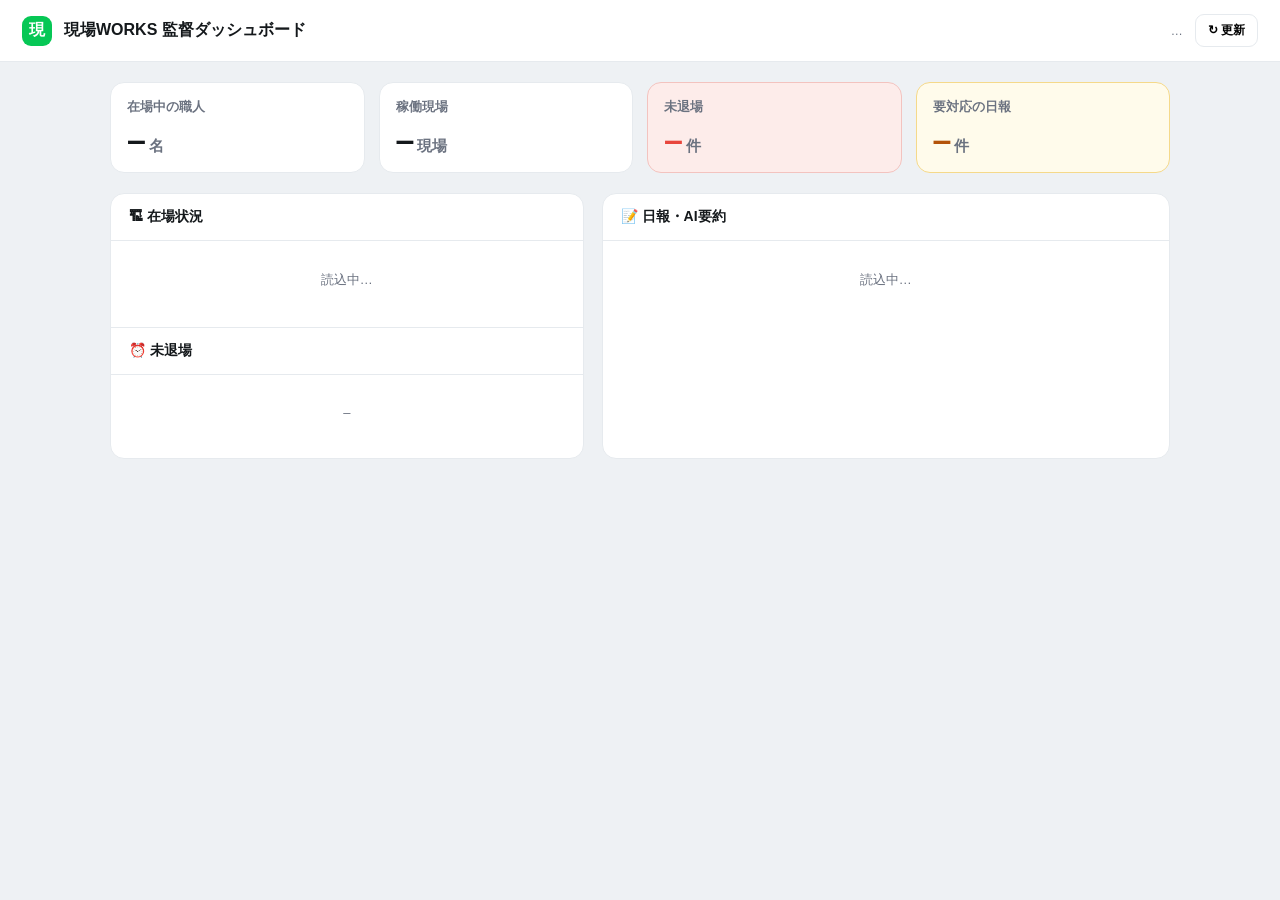
==== dashboard.html @ b87b2f73 "Add supervisor dashboard (real data)" ====
<!DOCTYPE html>
<html lang="ja">
<head>
<meta charset="UTF-8">
<meta name="viewport" content="width=device-width, initial-scale=1.0">
<title>現場WORKS 監督ダッシュボード</title>
<style>
:root{--line:#06c755;--ink:#14181b;--sub:#6b7280;--bg:#eef1f4;--card:#fff;--bd:#e6eaee;--warn:#e8453c;--warnbg:#fdecea;--amber:#b45309;--amberbg:#fff7e6;--ok:#0a8f4f;--okbg:#e7f8ef;--blue:#185fa5}
*{box-sizing:border-box}
body{margin:0;font-family:-apple-system,"Hiragino Kaku Gothic ProN","Yu Gothic UI",Meiryo,sans-serif;background:var(--bg);color:var(--ink)}
.top{background:#fff;border-bottom:1px solid var(--bd);padding:14px 22px;display:flex;align-items:center;gap:12px;position:sticky;top:0;z-index:5}
.lg{width:30px;height:30px;border-radius:9px;background:var(--line);color:#fff;display:flex;align-items:center;justify-content:center;font-weight:800}
.top b{font-size:16px}.top .upd{margin-left:auto;font-size:12px;color:var(--sub)}
.refresh{border:1px solid var(--bd);background:#fff;border-radius:9px;padding:7px 12px;font-size:12px;font-weight:700;cursor:pointer}
.wrap{max-width:1100px;margin:0 auto;padding:20px}
.cards{display:grid;grid-template-columns:repeat(4,1fr);gap:14px;margin-bottom:20px}
.stat{background:#fff;border:1px solid var(--bd);border-radius:14px;padding:16px}
.stat .l{font-size:12.5px;color:var(--sub);font-weight:600}.stat .n{font-size:34px;font-weight:800;margin-top:6px;line-height:1}.stat .n small{font-size:15px;color:var(--sub);font-weight:700;margin-left:3px}
.stat.warn{border-color:#f3c3bf;background:var(--warnbg)}.stat.warn .n{color:var(--warn)}
.stat.amber{border-color:#f5d98a;background:#fffbeb}.stat.amber .n{color:var(--amber)}
.grid{display:grid;grid-template-columns:1fr 1.2fr;gap:18px}
.panel{background:#fff;border:1px solid var(--bd);border-radius:14px;overflow:hidden}
.panel .ph{padding:14px 18px;border-bottom:1px solid var(--bd);font-weight:800;font-size:14px}
.panel .pc{padding:8px 18px 16px}
.sgrp{padding:12px 0;border-bottom:1px solid #f0f2f4}.sgrp:last-child{border:0}
.sn{font-weight:800;font-size:14px;display:flex;align-items:center;gap:8px;margin-bottom:6px}
.dot{width:8px;height:8px;border-radius:50%;display:inline-block}
.wkr{display:flex;align-items:center;gap:10px;padding:7px 0;font-size:13.5px}
.av{width:30px;height:30px;border-radius:50%;background:#dfe6ec;display:flex;align-items:center;justify-content:center;font-size:12px;font-weight:700;color:#5b6770;flex:0 0 auto}
.tm{margin-left:auto;font-variant-numeric:tabular-nums;color:var(--sub);font-size:12.5px;text-align:right}
.rep{padding:13px 0;border-bottom:1px solid #f0f2f4}.rep:last-child{border:0}
.rep .h{display:flex;align-items:center;gap:8px;margin-bottom:6px}.rep .nm{font-weight:800;font-size:13.5px}.rep .si{color:var(--sub);font-size:12px}
.rep .sum{font-size:13px;line-height:1.6;background:#f7f9fb;border:1px solid #eef1f4;border-radius:10px;padding:9px 11px}
.tags{display:flex;gap:6px;flex-wrap:wrap;margin-top:7px}
.tag{font-size:11px;font-weight:700;padding:3px 9px;border-radius:99px;background:#eef1f4;color:#475059}
.tag.warn{background:var(--warnbg);color:var(--warn)}.tag.amber{background:#fff7e6;color:var(--amber)}
.empty{color:var(--sub);font-size:13px;text-align:center;padding:22px}
.mini{border:0;background:#11181c;color:#fff;font-size:11.5px;font-weight:700;padding:6px 11px;border-radius:8px;cursor:pointer}
@media(max-width:820px){.grid{grid-template-columns:1fr}.cards{grid-template-columns:repeat(2,1fr)}}
</style>
</head>
<body>
<div class="top"><div class="lg">現</div><b>現場WORKS 監督ダッシュボード</b><span class="upd" id="upd">…</span><button class="refresh" onclick="load()">↻ 更新</button></div>
<div class="wrap">
  <div class="cards">
    <div class="stat"><div class="l">在場中の職人</div><div class="n"><span id="s-present">–</span><small>名</small></div></div>
    <div class="stat"><div class="l">稼働現場</div><div class="n"><span id="s-sites">–</span><small>現場</small></div></div>
    <div class="stat warn"><div class="l">未退場</div><div class="n"><span id="s-unclosed">–</span><small>件</small></div></div>
    <div class="stat amber"><div class="l">要対応の日報</div><div class="n"><span id="s-risk">–</span><small>件</small></div></div>
  </div>
  <div class="grid">
    <div class="panel"><div class="ph">🏗 在場状況</div><div class="pc" id="bysite"><div class="empty">読込中…</div></div>
      <div class="ph" style="border-top:1px solid var(--bd)">⏰ 未退場</div><div class="pc" id="unclosed"><div class="empty">–</div></div>
    </div>
    <div class="panel"><div class="ph">📝 日報・AI要約</div><div class="pc" id="reports"><div class="empty">読込中…</div></div></div>
  </div>
</div>
<script>
var BASE="https://cdrobplodkxyagzyzvpq.supabase.co/functions/v1";
var ANON="sb_publishable_cEnH7Mug8B7O8JtgSIauMw_MjlVxhW5";
function getKey(){ var k=localStorage.getItem("genba_dash_key"); if(!k){ k=prompt("監督パスコードを入力してください"); if(k) localStorage.setItem("genba_dash_key",k); } return k; }
function av(n){ return (n||"?").trim().charAt(0); }
function fmtT(iso){ if(!iso) return "–"; return new Date(iso).toLocaleTimeString("ja-JP",{hour:"2-digit",minute:"2-digit"}); }
function el(id){ return document.getElementById(id); }
async function load(){
  var key=getKey(); if(!key) return;
  try{
    var r=await fetch(BASE+"/genba-dash",{headers:{"apikey":ANON,"Authorization":"Bearer "+ANON,"x-dash-key":key}});
    if(r.status===401){ localStorage.removeItem("genba_dash_key"); alert("パスコードが違います"); return; }
    var j=await r.json(); if(!j.ok) throw new Error(j.error||"error");
    el("s-present").textContent=j.summary.present; el("s-sites").textContent=j.summary.sites_active;
    el("s-unclosed").textContent=j.summary.unclosed; el("s-risk").textContent=j.summary.risk;
    el("upd").textContent="更新 "+new Date(j.generated_at).toLocaleTimeString("ja-JP");
    // bysite
    var h="";
    if(!j.bysite.length) h='<div class="empty">在場中の職人はいません</div>';
    for(var i=0;i<j.bysite.length;i++){var s=j.bysite[i];
      h+='<div class="sgrp"><div class="sn"><span class="dot" style="background:#06c755"></span>'+s.site+'</div>';
      for(var k=0;k<s.workers.length;k++){var w=s.workers[k];
        h+='<div class="wkr"><span class="av">'+av(w.name)+'</span>'+w.name+'<span style="color:#6b7280;font-size:12px">'+(w.trade||'')+'</span><span class="tm">'+fmtT(w.first_in)+'〜 '+Math.floor(w.elapsed_min/60)+'h'+(w.elapsed_min%60)+'m</span></div>';
      } h+='</div>';
    }
    el("bysite").innerHTML=h;
    // unclosed
    var u="";
    if(!j.unclosed.length) u='<div class="empty">未退場はありません</div>';
    for(var i=0;i<j.unclosed.length;i++){var x=j.unclosed[i];
      u+='<div class="wkr"><span class="av">'+av(x.name)+'</span>'+x.name+'<span style="color:#6b7280;font-size:12px">'+x.site+'</span><span class="tm" style="color:#e8453c">'+x.work_date+' '+fmtT(x.first_in)+'〜 未退場</span><button class="mini" style="margin-left:10px" onclick="alert(\'退場補正は次段で実装\')">退場補正</button></div>';
    }
    el("unclosed").innerHTML=u;
    // reports
    var rp="";
    if(!j.reports.length) rp='<div class="empty">日報はまだありません</div>';
    for(var i=0;i<j.reports.length;i++){var d=j.reports[i];
      var tags=(d.ai_tags||[]).map(function(t){var c=(t==='安全'?'warn':(t==='不具合'||t==='資材不足'||t==='追加要望'?'amber':''));return '<span class="tag '+c+'">'+t+'</span>';}).join('');
      rp+='<div class="rep"><div class="h"><span class="nm">'+d.name+'</span><span class="si">／'+d.site+'</span><span style="margin-left:auto;color:#6b7280;font-size:12px">'+d.date+'</span></div><div class="sum">'+(d.ai_summary||d.body||'(本文なし)')+'</div><div class="tags">'+tags+'</div></div>';
    }
    el("reports").innerHTML=rp;
  }catch(e){ el("upd").textContent="エラー: "+(e.message||e); }
}
load();
setInterval(load, 30000);
</script>
</body>
</html>
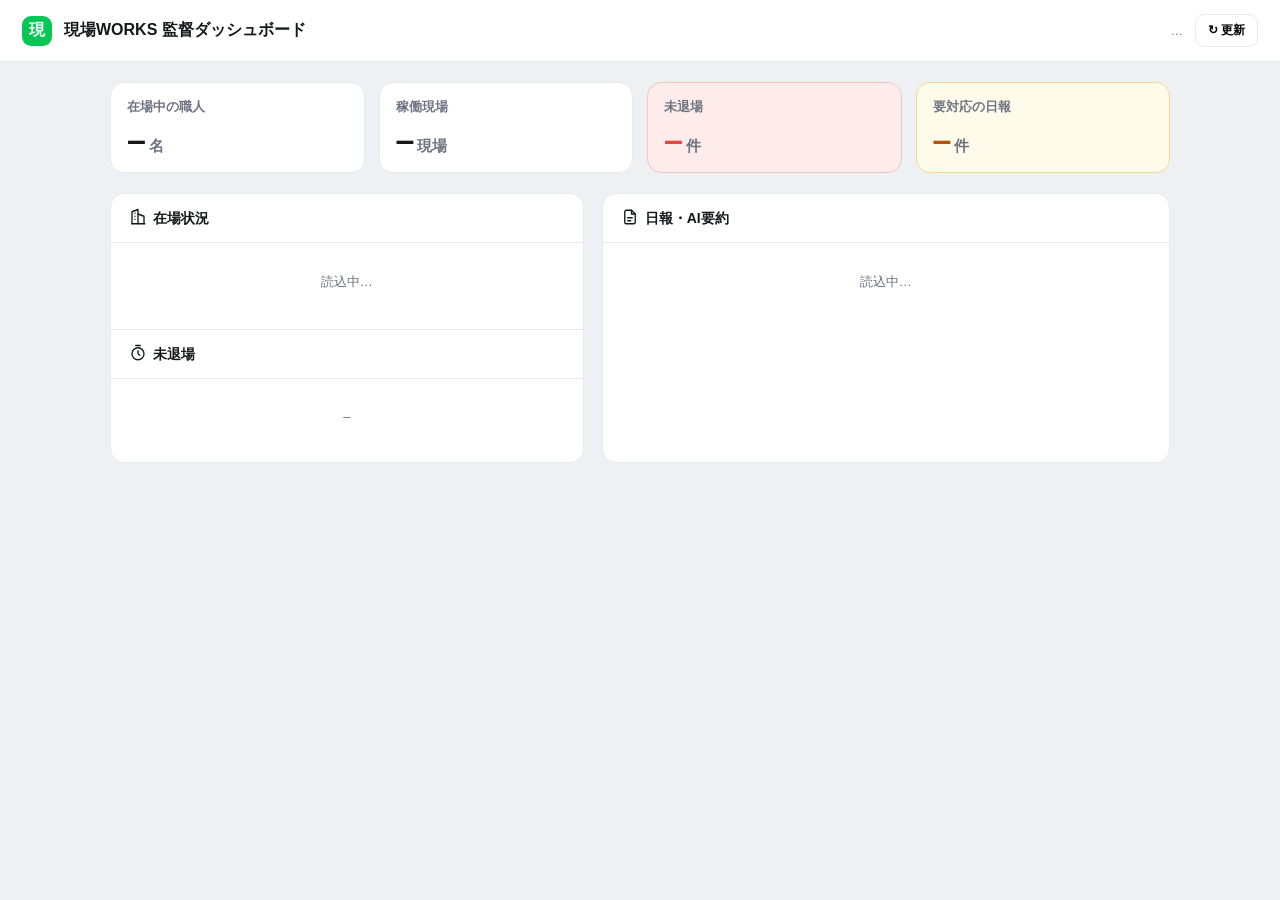
==== commit 2bf2bff3: "dashboard: report photo thumbnails" ====
--- a/dashboard.html
+++ b/dashboard.html
@@ -49,10 +49,10 @@
     <div class="stat amber"><div class="l">要対応の日報</div><div class="n"><span id="s-risk">–</span><small>件</small></div></div>
   </div>
   <div class="grid">
-    <div class="panel"><div class="ph">🏗 在場状況</div><div class="pc" id="bysite"><div class="empty">読込中…</div></div>
-      <div class="ph" style="border-top:1px solid var(--bd)">⏰ 未退場</div><div class="pc" id="unclosed"><div class="empty">–</div></div>
+    <div class="panel"><div class="ph"><svg width="18" height="18" viewBox="0 0 24 24" fill="none" stroke="currentColor" stroke-width="1.8" stroke-linecap="round" stroke-linejoin="round" style="vertical-align:-3px;margin-right:6px"><path d="M4 21V5l8-3v19"/><path d="M12 8l8 3v10"/><path d="M4 21h17M8 7v.01M8 11v.01M8 15v.01"/></svg>在場状況</div><div class="pc" id="bysite"><div class="empty">読込中…</div></div>
+      <div class="ph" style="border-top:1px solid var(--bd)"><svg width="18" height="18" viewBox="0 0 24 24" fill="none" stroke="currentColor" stroke-width="1.8" stroke-linecap="round" stroke-linejoin="round" style="vertical-align:-3px;margin-right:6px"><circle cx="12" cy="13" r="8"/><path d="M12 9v4l2.5 2M9 2h6"/></svg>未退場</div><div class="pc" id="unclosed"><div class="empty">–</div></div>
     </div>
-    <div class="panel"><div class="ph">📝 日報・AI要約</div><div class="pc" id="reports"><div class="empty">読込中…</div></div></div>
+    <div class="panel"><div class="ph"><svg width="18" height="18" viewBox="0 0 24 24" fill="none" stroke="currentColor" stroke-width="1.8" stroke-linecap="round" stroke-linejoin="round" style="vertical-align:-3px;margin-right:6px"><path d="M14 3H7a2 2 0 0 0-2 2v14a2 2 0 0 0 2 2h10a2 2 0 0 0 2-2V8z"/><path d="M14 3v5h5M9 13h6M9 17h4"/></svg>日報・AI要約</div><div class="pc" id="reports"><div class="empty">読込中…</div></div></div>
   </div>
 </div>
 <script>
@@ -93,7 +93,8 @@
     if(!j.reports.length) rp='<div class="empty">日報はまだありません</div>';
     for(var i=0;i<j.reports.length;i++){var d=j.reports[i];
       var tags=(d.ai_tags||[]).map(function(t){var c=(t==='安全'?'warn':(t==='不具合'||t==='資材不足'||t==='追加要望'?'amber':''));return '<span class="tag '+c+'">'+t+'</span>';}).join('');
-      rp+='<div class="rep"><div class="h"><span class="nm">'+d.name+'</span><span class="si">／'+d.site+'</span><span style="margin-left:auto;color:#6b7280;font-size:12px">'+d.date+'</span></div><div class="sum">'+(d.ai_summary||d.body||'(本文なし)')+'</div><div class="tags">'+tags+'</div></div>';
+      var ph=(d.photos||[]).map(function(u){return '<img src="'+u+'" style="width:62px;height:62px;object-fit:cover;border-radius:8px;border:1px solid var(--bd)">';}).join('');
+      rp+='<div class="rep"><div class="h"><span class="nm">'+d.name+'</span><span class="si">／'+d.site+'</span><span style="margin-left:auto;color:#6b7280;font-size:12px">'+d.date+'</span></div><div class="sum">'+(d.ai_summary||d.body||'(本文なし)')+'</div>'+(ph?'<div style="display:flex;gap:8px;flex-wrap:wrap;margin-top:8px">'+ph+'</div>':'')+'<div class="tags">'+tags+'</div></div>';
     }
     el("reports").innerHTML=rp;
   }catch(e){ el("upd").textContent="エラー: "+(e.message||e); }
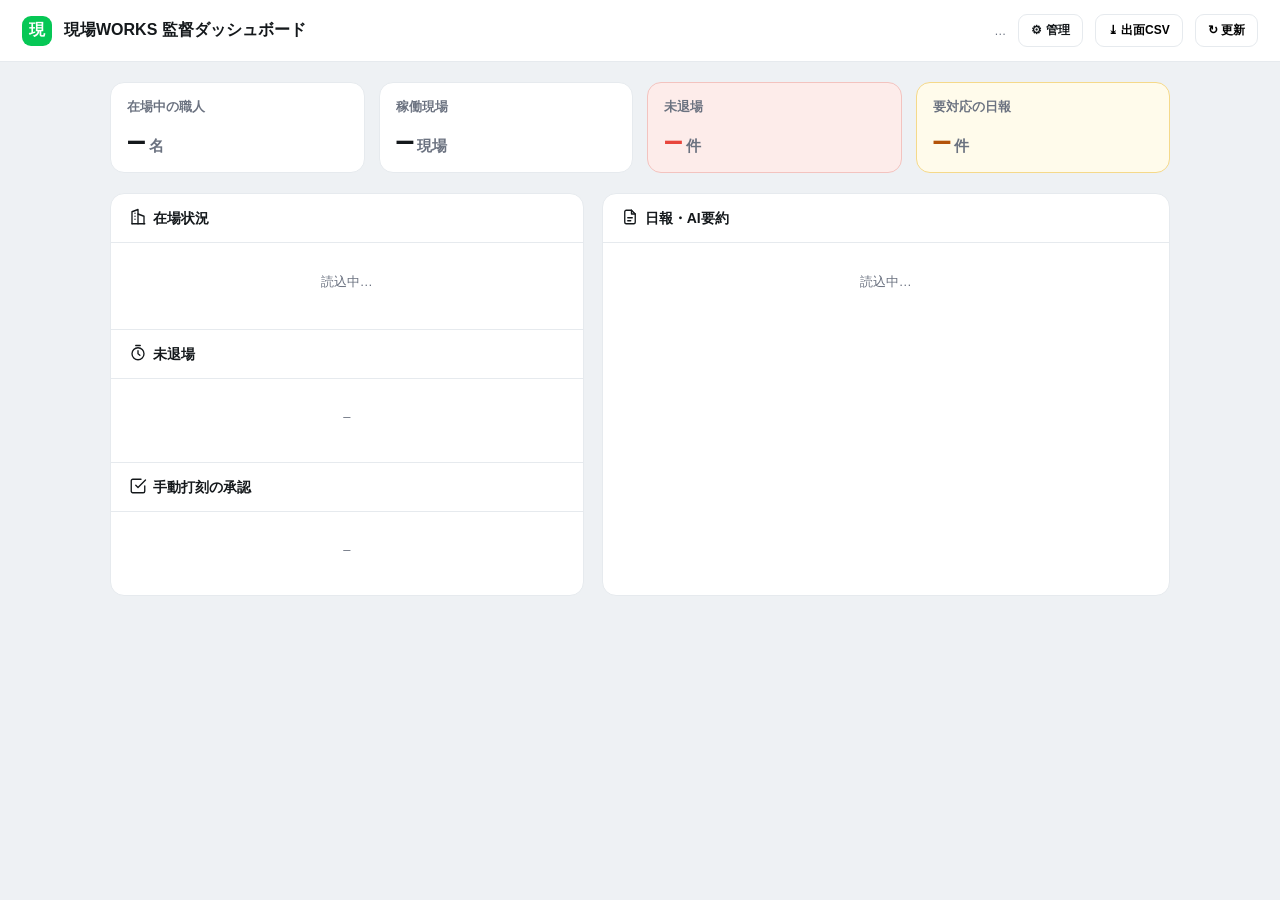
==== commit dff9a968: "Add admin page (worker approval, site/QR management)" ====
--- a/dashboard.html
+++ b/dashboard.html
@@ -40,7 +40,7 @@
 </style>
 </head>
 <body>
-<div class="top"><div class="lg">現</div><b>現場WORKS 監督ダッシュボード</b><span class="upd" id="upd">…</span><button class="refresh" onclick="load()">↻ 更新</button></div>
+<div class="top"><div class="lg">現</div><b>現場WORKS 監督ダッシュボード</b><span class="upd" id="upd">…</span><a class="refresh" href="admin.html" style="text-decoration:none;color:var(--ink)">⚙ 管理</a><button class="refresh" onclick="exportCsv()">⤓ 出面CSV</button><button class="refresh" onclick="load()">↻ 更新</button></div>
 <div class="wrap">
   <div class="cards">
     <div class="stat"><div class="l">在場中の職人</div><div class="n"><span id="s-present">–</span><small>名</small></div></div>
@@ -51,6 +51,7 @@
   <div class="grid">
     <div class="panel"><div class="ph"><svg width="18" height="18" viewBox="0 0 24 24" fill="none" stroke="currentColor" stroke-width="1.8" stroke-linecap="round" stroke-linejoin="round" style="vertical-align:-3px;margin-right:6px"><path d="M4 21V5l8-3v19"/><path d="M12 8l8 3v10"/><path d="M4 21h17M8 7v.01M8 11v.01M8 15v.01"/></svg>在場状況</div><div class="pc" id="bysite"><div class="empty">読込中…</div></div>
       <div class="ph" style="border-top:1px solid var(--bd)"><svg width="18" height="18" viewBox="0 0 24 24" fill="none" stroke="currentColor" stroke-width="1.8" stroke-linecap="round" stroke-linejoin="round" style="vertical-align:-3px;margin-right:6px"><circle cx="12" cy="13" r="8"/><path d="M12 9v4l2.5 2M9 2h6"/></svg>未退場</div><div class="pc" id="unclosed"><div class="empty">–</div></div>
+      <div class="ph" style="border-top:1px solid var(--bd)"><svg width="18" height="18" viewBox="0 0 24 24" fill="none" stroke="currentColor" stroke-width="1.8" stroke-linecap="round" stroke-linejoin="round" style="vertical-align:-3px;margin-right:6px"><path d="M9 11l3 3L22 4"/><path d="M21 12v7a2 2 0 0 1-2 2H5a2 2 0 0 1-2-2V5a2 2 0 0 1 2-2h11"/></svg>手動打刻の承認</div><div class="pc" id="pending"><div class="empty">–</div></div>
     </div>
     <div class="panel"><div class="ph"><svg width="18" height="18" viewBox="0 0 24 24" fill="none" stroke="currentColor" stroke-width="1.8" stroke-linecap="round" stroke-linejoin="round" style="vertical-align:-3px;margin-right:6px"><path d="M14 3H7a2 2 0 0 0-2 2v14a2 2 0 0 0 2 2h10a2 2 0 0 0 2-2V8z"/><path d="M14 3v5h5M9 13h6M9 17h4"/></svg>日報・AI要約</div><div class="pc" id="reports"><div class="empty">読込中…</div></div></div>
   </div>
@@ -62,6 +63,25 @@
 function av(n){ return (n||"?").trim().charAt(0); }
 function fmtT(iso){ if(!iso) return "–"; return new Date(iso).toLocaleTimeString("ja-JP",{hour:"2-digit",minute:"2-digit"}); }
 function el(id){ return document.getElementById(id); }
+async function exportCsv(){
+  var key=getKey(); if(!key) return;
+  var ym=new Date().toISOString().slice(0,7);
+  try{
+    var r=await fetch(BASE+"/genba-export?ym="+ym,{headers:{"apikey":ANON,"Authorization":"Bearer "+ANON,"x-dash-key":key}});
+    if(!r.ok){ alert("CSV取得に失敗しました"); return; }
+    var blob=await r.blob();
+    var a=document.createElement("a");a.href=URL.createObjectURL(blob);a.download="genba-demen-"+ym+".csv";a.click();URL.revokeObjectURL(a.href);
+  }catch(e){ alert("エラー: "+(e.message||e)); }
+}
+async function act(params){
+  var key=getKey(); if(!key) return;
+  try{
+    var r=await fetch(BASE+"/genba-action",{method:"POST",headers:{"apikey":ANON,"Authorization":"Bearer "+ANON,"x-dash-key":key,"Content-Type":"application/json"},body:JSON.stringify(params)});
+    var j=await r.json();
+    if(!j.ok){ alert("失敗: "+(j.error||"")); return; }
+    load();
+  }catch(e){ alert("エラー: "+(e.message||e)); }
+}
 async function load(){
   var key=getKey(); if(!key) return;
   try{
@@ -85,16 +105,25 @@
     var u="";
     if(!j.unclosed.length) u='<div class="empty">未退場はありません</div>';
     for(var i=0;i<j.unclosed.length;i++){var x=j.unclosed[i];
-      u+='<div class="wkr"><span class="av">'+av(x.name)+'</span>'+x.name+'<span style="color:#6b7280;font-size:12px">'+x.site+'</span><span class="tm" style="color:#e8453c">'+x.work_date+' '+fmtT(x.first_in)+'〜 未退場</span><button class="mini" style="margin-left:10px" onclick="alert(\'退場補正は次段で実装\')">退場補正</button></div>';
+      u+='<div class="wkr"><span class="av">'+av(x.name)+'</span>'+x.name+'<span style="color:#6b7280;font-size:12px">'+x.site+'</span><span class="tm" style="color:#e8453c">'+x.work_date+' '+fmtT(x.first_in)+'〜 未退場</span><button class="mini" style="margin-left:10px" onclick=\'act({action:"fix_out",worker_id:"'+x.worker_id+'",site_id:"'+x.site_id+'",work_date:"'+x.work_date+'"})\'>退場補正</button></div>';
     }
     el("unclosed").innerHTML=u;
+    // pending manual
+    var pm="";
+    var P=j.pending_manual||[];
+    if(!P.length) pm='<div class="empty">承認待ちはありません</div>';
+    for(var i=0;i<P.length;i++){var m=P[i];
+      pm+='<div class="wkr"><span class="av">'+av(m.name)+'</span>'+m.name+'<span style="color:#6b7280;font-size:12px">'+m.site+'・'+(m.type==='in'?'入場':'退場')+'</span><span class="tm">'+fmtT(m.occurred_at)+'</span><button class="mini" style="margin-left:10px;background:#06c755" onclick=\'act({action:"approve_manual",id:"'+m.id+'"})\'>承認</button></div>';
+    }
+    el("pending").innerHTML=pm;
     // reports
     var rp="";
     if(!j.reports.length) rp='<div class="empty">日報はまだありません</div>';
     for(var i=0;i<j.reports.length;i++){var d=j.reports[i];
       var tags=(d.ai_tags||[]).map(function(t){var c=(t==='安全'?'warn':(t==='不具合'||t==='資材不足'||t==='追加要望'?'amber':''));return '<span class="tag '+c+'">'+t+'</span>';}).join('');
       var ph=(d.photos||[]).map(function(u){return '<img src="'+u+'" style="width:62px;height:62px;object-fit:cover;border-radius:8px;border:1px solid var(--bd)">';}).join('');
-      rp+='<div class="rep"><div class="h"><span class="nm">'+d.name+'</span><span class="si">／'+d.site+'</span><span style="margin-left:auto;color:#6b7280;font-size:12px">'+d.date+'</span></div><div class="sum">'+(d.ai_summary||d.body||'(本文なし)')+'</div>'+(ph?'<div style="display:flex;gap:8px;flex-wrap:wrap;margin-top:8px">'+ph+'</div>':'')+'<div class="tags">'+tags+'</div></div>';
+      var actBtn=(d.status==='approved')?'<span style="margin-left:auto;font-size:11.5px;font-weight:800;color:var(--ok)">✓ 承認済</span>':'<button class="mini" style="margin-left:auto;background:#06c755" onclick=\'act({action:"approve_report",worker_id:"'+d.worker_id+'",site_id:"'+d.site_id+'",report_date:"'+d.date+'"})\'>承認</button>';
+      rp+='<div class="rep"><div class="h"><span class="nm">'+d.name+'</span><span class="si">／'+d.site+'</span><span style="margin-left:auto;color:#6b7280;font-size:12px">'+d.date+'</span></div><div class="sum">'+(d.ai_summary||d.body||'(本文なし)')+'</div>'+(ph?'<div style="display:flex;gap:8px;flex-wrap:wrap;margin-top:8px">'+ph+'</div>':'')+'<div class="tags" style="align-items:center">'+tags+actBtn+'</div></div>';
     }
     el("reports").innerHTML=rp;
   }catch(e){ el("upd").textContent="エラー: "+(e.message||e); }
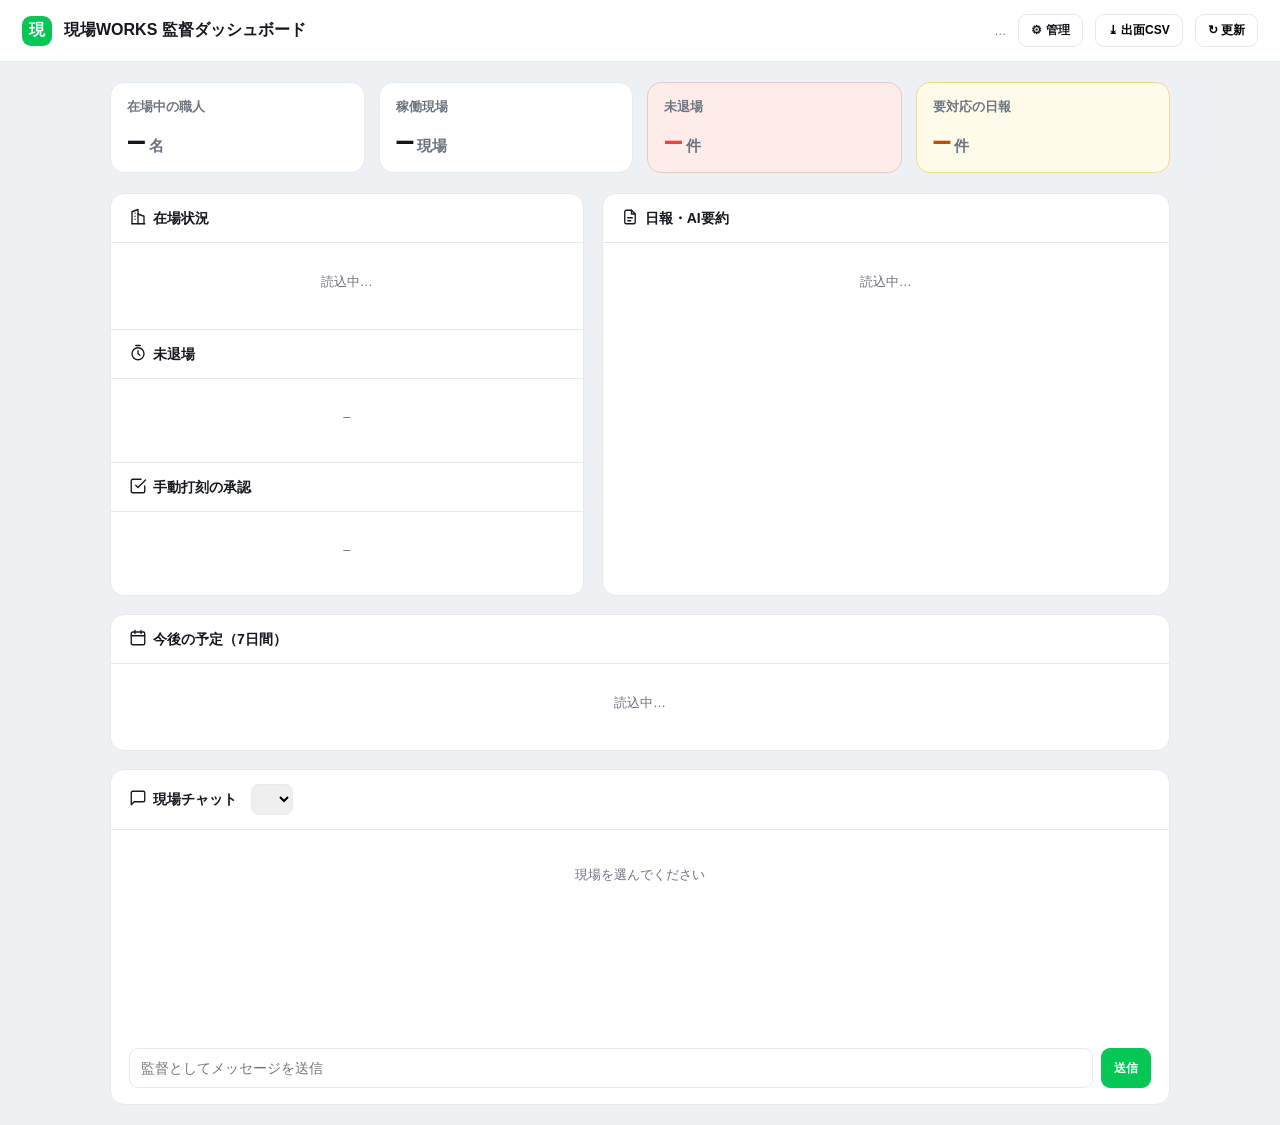
==== commit dd6f270c: "Schedules: company plans by date range + per-day decline (LIFF+dashboard)" ====
--- a/dashboard.html
+++ b/dashboard.html
@@ -54,6 +54,19 @@
       <div class="ph" style="border-top:1px solid var(--bd)"><svg width="18" height="18" viewBox="0 0 24 24" fill="none" stroke="currentColor" stroke-width="1.8" stroke-linecap="round" stroke-linejoin="round" style="vertical-align:-3px;margin-right:6px"><path d="M9 11l3 3L22 4"/><path d="M21 12v7a2 2 0 0 1-2 2H5a2 2 0 0 1-2-2V5a2 2 0 0 1 2-2h11"/></svg>手動打刻の承認</div><div class="pc" id="pending"><div class="empty">–</div></div>
     </div>
     <div class="panel"><div class="ph"><svg width="18" height="18" viewBox="0 0 24 24" fill="none" stroke="currentColor" stroke-width="1.8" stroke-linecap="round" stroke-linejoin="round" style="vertical-align:-3px;margin-right:6px"><path d="M14 3H7a2 2 0 0 0-2 2v14a2 2 0 0 0 2 2h10a2 2 0 0 0 2-2V8z"/><path d="M14 3v5h5M9 13h6M9 17h4"/></svg>日報・AI要約</div><div class="pc" id="reports"><div class="empty">読込中…</div></div></div>
+  </div>
+  <div class="panel" style="margin-top:18px"><div class="ph"><svg width="18" height="18" viewBox="0 0 24 24" fill="none" stroke="currentColor" stroke-width="1.8" stroke-linecap="round" stroke-linejoin="round" style="vertical-align:-3px;margin-right:6px"><rect x="3" y="4" width="18" height="17" rx="2"/><path d="M3 9h18M8 2v4M16 2v4"/></svg>今後の予定（7日間）</div><div class="pc" id="sched"><div class="empty">読込中…</div></div></div>
+  <div class="panel" style="margin-top:18px">
+    <div class="ph"><svg width="18" height="18" viewBox="0 0 24 24" fill="none" stroke="currentColor" stroke-width="1.8" stroke-linecap="round" stroke-linejoin="round" style="vertical-align:-3px;margin-right:6px"><path d="M21 15a2 2 0 0 1-2 2H7l-4 4V5a2 2 0 0 1 2-2h14a2 2 0 0 1 2 2z"/></svg>現場チャット
+      <select id="chatSiteSel" onchange="chatSwitch()" style="margin-left:10px;padding:6px 10px;border:1px solid var(--bd);border-radius:8px;font:inherit;font-size:13px"></select>
+    </div>
+    <div class="pc">
+      <div id="dchatBox" style="min-height:200px;max-height:360px;overflow:auto;display:flex;flex-direction:column;gap:8px;padding:6px 0"><div class="empty">現場を選んでください</div></div>
+      <div style="display:flex;gap:8px;margin-top:10px">
+        <input id="dchatInput" placeholder="監督としてメッセージを送信" style="flex:1;padding:11px;border:1px solid var(--bd);border-radius:9px;font:inherit;font-size:14px" onkeydown="if(event.key==='Enter')dsend()">
+        <button class="refresh" onclick="dsend()" style="background:#06c755;color:#fff;border-color:#06c755">送信</button>
+      </div>
+    </div>
   </div>
 </div>
 <script>
@@ -126,7 +139,52 @@
       rp+='<div class="rep"><div class="h"><span class="nm">'+d.name+'</span><span class="si">／'+d.site+'</span><span style="margin-left:auto;color:#6b7280;font-size:12px">'+d.date+'</span></div><div class="sum">'+(d.ai_summary||d.body||'(本文なし)')+'</div>'+(ph?'<div style="display:flex;gap:8px;flex-wrap:wrap;margin-top:8px">'+ph+'</div>':'')+'<div class="tags" style="align-items:center">'+tags+actBtn+'</div></div>';
     }
     el("reports").innerHTML=rp;
+    var sel=el("chatSiteSel");
+    if(sel.options.length===0 && j.sites && j.sites.length){ j.sites.forEach(function(s){var o=document.createElement('option');o.value=s.id;o.textContent=s.name;sel.appendChild(o);}); chatSwitch(); }
+    schedLoad();
   }catch(e){ el("upd").textContent="エラー: "+(e.message||e); }
+}
+async function schedLoad(){
+  try{
+    var r=await fetch(BASE+"/genba-schedule",{method:"POST",headers:{"apikey":ANON,"Authorization":"Bearer "+ANON,"x-dash-key":getKey(),"Content-Type":"application/json"},body:JSON.stringify({mode:"list_range",key:getKey()})});
+    var j=await r.json(); var box=el("sched");
+    if(!j.ok){box.innerHTML='<div class="empty">取得できません</div>';return;}
+    if(!j.schedules||!j.schedules.length){box.innerHTML='<div class="empty">予定はありません</div>';return;}
+    var h='';
+    j.schedules.forEach(function(s){
+      var chips=s.days.map(function(d){var dec=d.status==='declined';return '<span style="font-size:11px;font-weight:700;padding:3px 8px;border-radius:8px;background:'+(dec?'#fdecea':'#e7f8ef')+';color:'+(dec?'#cf3a31':'#0a8f4f')+'">'+parseInt(d.date.slice(5,7))+'/'+parseInt(d.date.slice(8,10))+(dec?' 欠':'')+'</span>';}).join(' ');
+      h+='<div class="sgrp" style="padding:10px 0"><div class="sn">'+s.site+' <span style="color:#6b7280;font-weight:600;font-size:12px">'+s.company_name+(s.trade?(' / '+s.trade):'')+(s.headcount?(' / '+s.headcount+'名'):'')+'</span></div><div style="display:flex;flex-wrap:wrap;gap:6px;margin-top:6px">'+chips+'</div></div>';
+    });
+    box.innerHTML=h;
+  }catch(e){}
+}
+var dchatSince=null, dchatTimer=null;
+function curSite(){var s=el("chatSiteSel");return s&&s.value?s.value:null;}
+function chatSwitch(){ dchatSince=null; el("dchatBox").innerHTML='<div class="empty">読込中…</div>'; dchatLoad(); if(dchatTimer)clearInterval(dchatTimer); dchatTimer=setInterval(dchatLoad,6000); }
+function escc(s){return String(s).replace(/&/g,'&amp;').replace(/</g,'&lt;').replace(/>/g,'&gt;');}
+async function dchatLoad(){
+  var site=curSite(); if(!site)return;
+  try{
+    var body={mode:'list',key:getKey(),site_id:site}; if(dchatSince)body.since=dchatSince;
+    var r=await fetch(BASE+"/genba-chat",{method:"POST",headers:{"apikey":ANON,"Authorization":"Bearer "+ANON,"x-dash-key":getKey(),"Content-Type":"application/json"},body:JSON.stringify(body)});
+    var j=await r.json(); if(!j.ok)return;
+    var box=el("dchatBox");
+    if(!dchatSince){ box.innerHTML=''; if(!j.messages.length) box.innerHTML='<div class="empty">まだメッセージはありません</div>'; }
+    if(j.messages.length){ if(box.querySelector('.empty'))box.innerHTML='';
+      j.messages.forEach(function(m){
+        var mine=(m.sender_role==='kantoku'); var t=new Date(m.created_at).toLocaleTimeString('ja-JP',{hour:'2-digit',minute:'2-digit'}); var d=document.createElement('div');
+        if(mine){ d.style.cssText='align-self:flex-end;max-width:75%'; d.innerHTML='<div style="background:#06c755;color:#fff;padding:8px 11px;border-radius:12px 12px 2px 12px;font-size:13.5px;white-space:pre-wrap;word-break:break-word">'+escc(m.body)+'</div><div style="text-align:right;font-size:9.5px;color:#9aa4ad">'+t+'</div>'; }
+        else{ d.style.cssText='align-self:flex-start;max-width:78%'; d.innerHTML='<div style="font-size:10.5px;color:#6b7280;margin:0 0 2px 3px;font-weight:600">'+escc(m.sender_name||'職人')+'</div><div style="background:#fff;border:1px solid var(--bd);padding:8px 11px;border-radius:2px 12px 12px 12px;font-size:13.5px;white-space:pre-wrap;word-break:break-word">'+escc(m.body)+'</div><div style="font-size:9.5px;color:#9aa4ad;margin-left:3px">'+t+'</div>'; }
+        box.appendChild(d);
+      });
+      dchatSince=j.messages[j.messages.length-1].created_at; box.scrollTop=box.scrollHeight;
+    }
+  }catch(e){}
+}
+async function dsend(){
+  var site=curSite(); if(!site){alert("現場を選んでください");return;}
+  var inp=el("dchatInput"); var v=inp.value.trim(); if(!v)return; inp.value='';
+  try{ await fetch(BASE+"/genba-chat",{method:"POST",headers:{"apikey":ANON,"Authorization":"Bearer "+ANON,"x-dash-key":getKey(),"Content-Type":"application/json"},body:JSON.stringify({mode:'send',key:getKey(),site_id:site,body:v,sender_name:'監督'})}); dchatLoad(); }catch(e){ inp.value=v; }
 }
 load();
 setInterval(load, 30000);
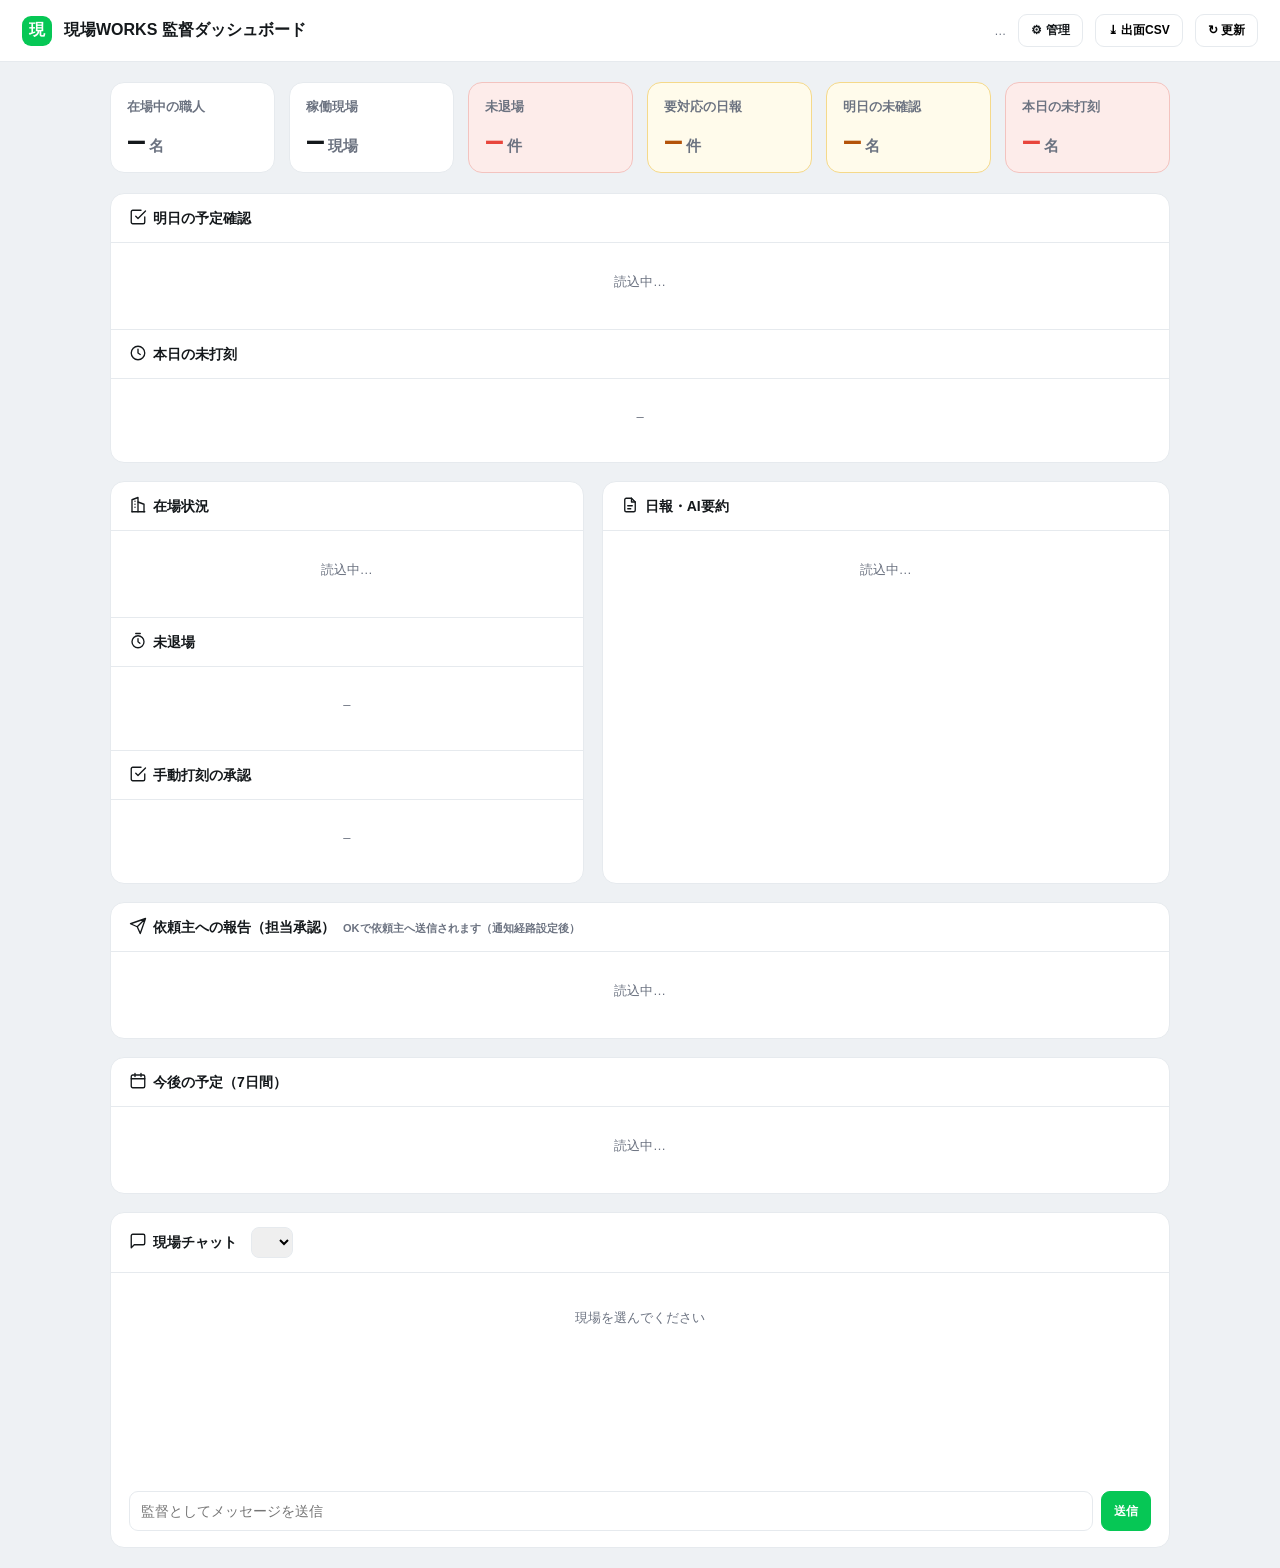
==== commit 6109231c: "feat(dashboard): 明日の予定確認・本日の未打刻を可視化 genba-dashの新フィールド(confirm_tomorrow / no_clockin_today)を表示。統計カード2" ====
--- a/dashboard.html
+++ b/dashboard.html
@@ -13,7 +13,7 @@
 .top b{font-size:16px}.top .upd{margin-left:auto;font-size:12px;color:var(--sub)}
 .refresh{border:1px solid var(--bd);background:#fff;border-radius:9px;padding:7px 12px;font-size:12px;font-weight:700;cursor:pointer}
 .wrap{max-width:1100px;margin:0 auto;padding:20px}
-.cards{display:grid;grid-template-columns:repeat(4,1fr);gap:14px;margin-bottom:20px}
+.cards{display:grid;grid-template-columns:repeat(auto-fit,minmax(150px,1fr));gap:14px;margin-bottom:20px}
 .stat{background:#fff;border:1px solid var(--bd);border-radius:14px;padding:16px}
 .stat .l{font-size:12.5px;color:var(--sub);font-weight:600}.stat .n{font-size:34px;font-weight:800;margin-top:6px;line-height:1}.stat .n small{font-size:15px;color:var(--sub);font-weight:700;margin-left:3px}
 .stat.warn{border-color:#f3c3bf;background:var(--warnbg)}.stat.warn .n{color:var(--warn)}
@@ -47,6 +47,14 @@
     <div class="stat"><div class="l">稼働現場</div><div class="n"><span id="s-sites">–</span><small>現場</small></div></div>
     <div class="stat warn"><div class="l">未退場</div><div class="n"><span id="s-unclosed">–</span><small>件</small></div></div>
     <div class="stat amber"><div class="l">要対応の日報</div><div class="n"><span id="s-risk">–</span><small>件</small></div></div>
+    <div class="stat amber"><div class="l">明日の未確認</div><div class="n"><span id="s-confirm">–</span><small>名</small></div></div>
+    <div class="stat warn"><div class="l">本日の未打刻</div><div class="n"><span id="s-noclockin">–</span><small>名</small></div></div>
+  </div>
+  <div class="panel" style="margin-bottom:18px">
+    <div class="ph"><svg width="18" height="18" viewBox="0 0 24 24" fill="none" stroke="currentColor" stroke-width="1.8" stroke-linecap="round" stroke-linejoin="round" style="vertical-align:-3px;margin-right:6px"><path d="M9 11l3 3L22 4"/><path d="M21 12v7a2 2 0 0 1-2 2H5a2 2 0 0 1-2-2V5a2 2 0 0 1 2-2h11"/></svg>明日の予定確認<span id="confirm-rate" style="font-size:12px;color:var(--sub);font-weight:600;margin-left:8px"></span></div>
+    <div class="pc" id="confirm-list"><div class="empty">読込中…</div></div>
+    <div class="ph" style="border-top:1px solid var(--bd)"><svg width="18" height="18" viewBox="0 0 24 24" fill="none" stroke="currentColor" stroke-width="1.8" stroke-linecap="round" stroke-linejoin="round" style="vertical-align:-3px;margin-right:6px"><circle cx="12" cy="12" r="9"/><path d="M12 7v5l3 2"/></svg>本日の未打刻</div>
+    <div class="pc" id="noclockin-list"><div class="empty">–</div></div>
   </div>
   <div class="grid">
     <div class="panel"><div class="ph"><svg width="18" height="18" viewBox="0 0 24 24" fill="none" stroke="currentColor" stroke-width="1.8" stroke-linecap="round" stroke-linejoin="round" style="vertical-align:-3px;margin-right:6px"><path d="M4 21V5l8-3v19"/><path d="M12 8l8 3v10"/><path d="M4 21h17M8 7v.01M8 11v.01M8 15v.01"/></svg>在場状況</div><div class="pc" id="bysite"><div class="empty">読込中…</div></div>
@@ -55,6 +63,7 @@
     </div>
     <div class="panel"><div class="ph"><svg width="18" height="18" viewBox="0 0 24 24" fill="none" stroke="currentColor" stroke-width="1.8" stroke-linecap="round" stroke-linejoin="round" style="vertical-align:-3px;margin-right:6px"><path d="M14 3H7a2 2 0 0 0-2 2v14a2 2 0 0 0 2 2h10a2 2 0 0 0 2-2V8z"/><path d="M14 3v5h5M9 13h6M9 17h4"/></svg>日報・AI要約</div><div class="pc" id="reports"><div class="empty">読込中…</div></div></div>
   </div>
+  <div class="panel" style="margin-top:18px"><div class="ph"><svg width="18" height="18" viewBox="0 0 24 24" fill="none" stroke="currentColor" stroke-width="1.8" stroke-linecap="round" stroke-linejoin="round" style="vertical-align:-3px;margin-right:6px"><path d="M22 2L11 13M22 2l-7 20-4-9-9-4 20-7z"/></svg>依頼主への報告（担当承認）<span style="font-size:11px;color:var(--sub);font-weight:600;margin-left:8px">OKで依頼主へ送信されます（通知経路設定後）</span></div><div class="pc" id="creports"><div class="empty">読込中…</div></div></div>
   <div class="panel" style="margin-top:18px"><div class="ph"><svg width="18" height="18" viewBox="0 0 24 24" fill="none" stroke="currentColor" stroke-width="1.8" stroke-linecap="round" stroke-linejoin="round" style="vertical-align:-3px;margin-right:6px"><rect x="3" y="4" width="18" height="17" rx="2"/><path d="M3 9h18M8 2v4M16 2v4"/></svg>今後の予定（7日間）</div><div class="pc" id="sched"><div class="empty">読込中…</div></div></div>
   <div class="panel" style="margin-top:18px">
     <div class="ph"><svg width="18" height="18" viewBox="0 0 24 24" fill="none" stroke="currentColor" stroke-width="1.8" stroke-linecap="round" stroke-linejoin="round" style="vertical-align:-3px;margin-right:6px"><path d="M21 15a2 2 0 0 1-2 2H7l-4 4V5a2 2 0 0 1 2-2h14a2 2 0 0 1 2 2z"/></svg>現場チャット
@@ -129,6 +138,15 @@
       pm+='<div class="wkr"><span class="av">'+av(m.name)+'</span>'+m.name+'<span style="color:#6b7280;font-size:12px">'+m.site+'・'+(m.type==='in'?'入場':'退場')+'</span><span class="tm">'+fmtT(m.occurred_at)+'</span><button class="mini" style="margin-left:10px;background:#06c755" onclick=\'act({action:"approve_manual",id:"'+m.id+'"})\'>承認</button></div>';
     }
     el("pending").innerHTML=pm;
+    // 依頼主報告 承認待ち
+    var cr=""; var CR=j.client_reports||[];
+    if(!CR.length) cr='<div class="empty">承認待ちはありません</div>';
+    CR.forEach(function(c){
+      cr+='<div class="wkr"><span class="av">'+av(c.worker_name)+'</span>'+(c.worker_name||'職人')+'<span style="color:#6b7280;font-size:12px">'+c.site+'・'+(c.type==='in'?'入場':'退場')+'</span><span class="tm">'+fmtT(c.occurred_at)+'</span>'
+        +'<button class="mini" style="margin-left:10px;background:#06c755;color:#fff;border:0;border-radius:8px;padding:6px 11px;font-size:11.5px;font-weight:700;cursor:pointer" onclick=\'act({action:"approve_client",id:"'+c.id+'"})\'>OK・依頼主へ</button>'
+        +'<button style="margin-left:6px;background:#fff;border:1px solid var(--bd);border-radius:8px;padding:6px 11px;font-size:11.5px;font-weight:700;cursor:pointer" onclick=\'act({action:"reject_client",id:"'+c.id+'"})\'>却下</button></div>';
+    });
+    el("creports").innerHTML=cr;
     // reports
     var rp="";
     if(!j.reports.length) rp='<div class="empty">日報はまだありません</div>';
@@ -139,6 +157,22 @@
       rp+='<div class="rep"><div class="h"><span class="nm">'+d.name+'</span><span class="si">／'+d.site+'</span><span style="margin-left:auto;color:#6b7280;font-size:12px">'+d.date+'</span></div><div class="sum">'+(d.ai_summary||d.body||'(本文なし)')+'</div>'+(ph?'<div style="display:flex;gap:8px;flex-wrap:wrap;margin-top:8px">'+ph+'</div>':'')+'<div class="tags" style="align-items:center">'+tags+actBtn+'</div></div>';
     }
     el("reports").innerHTML=rp;
+    // 明日の予定確認
+    var ct=j.confirm_tomorrow||{total:0,confirmed:0,unconfirmed:[],date:""};
+    var ctu=ct.unconfirmed||[];
+    el("s-confirm").textContent=ctu.length;
+    el("confirm-rate").textContent=ct.total?('確認 '+ct.confirmed+' / '+ct.total+'　'+(ct.date||'')):'対象なし';
+    var cl="";
+    if(!ct.total) cl='<div class="empty">明日の予定はありません</div>';
+    else if(!ctu.length) cl='<div class="empty" style="color:var(--ok)">全員が確認済みです</div>';
+    else for(var i=0;i<ctu.length;i++){var x=ctu[i]; cl+='<div class="wkr"><span class="av">'+av(x.name)+'</span>'+x.name+'<span style="color:#6b7280;font-size:12px">'+x.site+'</span><span class="tm" style="color:var(--amber)">未確認</span></div>';}
+    el("confirm-list").innerHTML=cl;
+    // 本日の未打刻
+    var nc=j.no_clockin_today||[]; el("s-noclockin").textContent=nc.length;
+    var nl="";
+    if(!nc.length) nl='<div class="empty">未打刻はありません</div>';
+    else for(var i=0;i<nc.length;i++){var y=nc[i]; nl+='<div class="wkr"><span class="av">'+av(y.name)+'</span>'+y.name+'<span style="color:#6b7280;font-size:12px">'+y.site+'</span><span class="tm" style="color:var(--warn)">出勤打刻なし</span></div>';}
+    el("noclockin-list").innerHTML=nl;
     var sel=el("chatSiteSel");
     if(sel.options.length===0 && j.sites && j.sites.length){ j.sites.forEach(function(s){var o=document.createElement('option');o.value=s.id;o.textContent=s.name;sel.appendChild(o);}); chatSwitch(); }
     schedLoad();
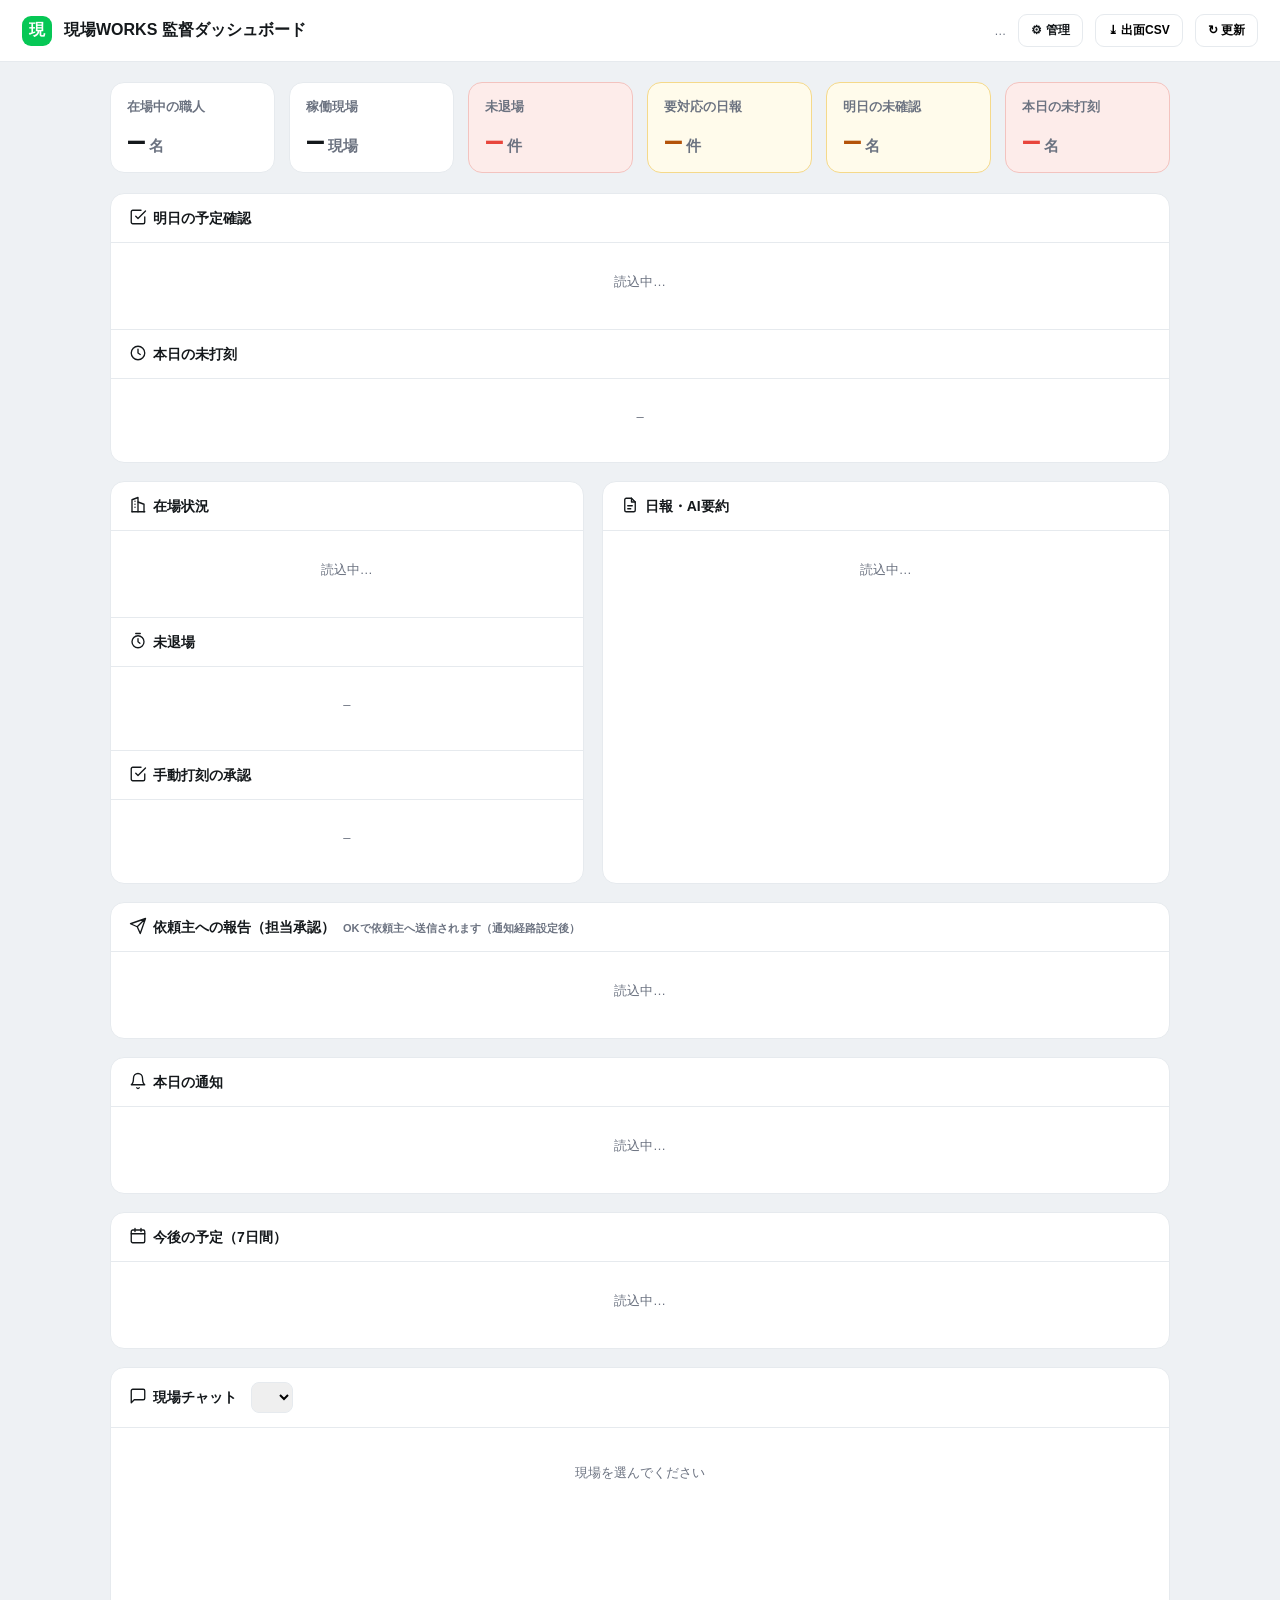
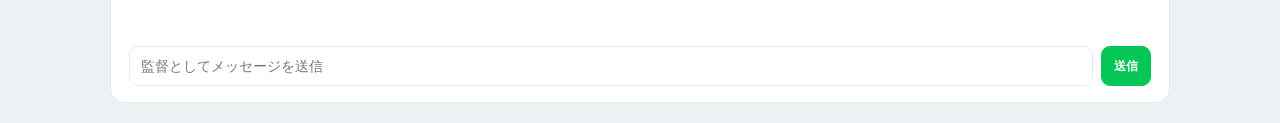
==== commit 420fa625: "feat(dashboard): 本日の通知パネル（成功/失敗/スキップ・失敗一覧）を追加 genba-dashのnotifications集計を表示（再設計v2フェーズ3）。  Co-authore" ====
--- a/dashboard.html
+++ b/dashboard.html
@@ -64,6 +64,7 @@
     <div class="panel"><div class="ph"><svg width="18" height="18" viewBox="0 0 24 24" fill="none" stroke="currentColor" stroke-width="1.8" stroke-linecap="round" stroke-linejoin="round" style="vertical-align:-3px;margin-right:6px"><path d="M14 3H7a2 2 0 0 0-2 2v14a2 2 0 0 0 2 2h10a2 2 0 0 0 2-2V8z"/><path d="M14 3v5h5M9 13h6M9 17h4"/></svg>日報・AI要約</div><div class="pc" id="reports"><div class="empty">読込中…</div></div></div>
   </div>
   <div class="panel" style="margin-top:18px"><div class="ph"><svg width="18" height="18" viewBox="0 0 24 24" fill="none" stroke="currentColor" stroke-width="1.8" stroke-linecap="round" stroke-linejoin="round" style="vertical-align:-3px;margin-right:6px"><path d="M22 2L11 13M22 2l-7 20-4-9-9-4 20-7z"/></svg>依頼主への報告（担当承認）<span style="font-size:11px;color:var(--sub);font-weight:600;margin-left:8px">OKで依頼主へ送信されます（通知経路設定後）</span></div><div class="pc" id="creports"><div class="empty">読込中…</div></div></div>
+  <div class="panel" style="margin-top:18px"><div class="ph"><svg width="18" height="18" viewBox="0 0 24 24" fill="none" stroke="currentColor" stroke-width="1.8" stroke-linecap="round" stroke-linejoin="round" style="vertical-align:-3px;margin-right:6px"><path d="M18 8A6 6 0 0 0 6 8c0 7-3 9-3 9h18s-3-2-3-9"/><path d="M13.7 21a2 2 0 0 1-3.4 0"/></svg>本日の通知<span id="notif-sum" style="font-size:12px;color:var(--sub);font-weight:600;margin-left:8px"></span></div><div class="pc" id="notif"><div class="empty">読込中…</div></div></div>
   <div class="panel" style="margin-top:18px"><div class="ph"><svg width="18" height="18" viewBox="0 0 24 24" fill="none" stroke="currentColor" stroke-width="1.8" stroke-linecap="round" stroke-linejoin="round" style="vertical-align:-3px;margin-right:6px"><rect x="3" y="4" width="18" height="17" rx="2"/><path d="M3 9h18M8 2v4M16 2v4"/></svg>今後の予定（7日間）</div><div class="pc" id="sched"><div class="empty">読込中…</div></div></div>
   <div class="panel" style="margin-top:18px">
     <div class="ph"><svg width="18" height="18" viewBox="0 0 24 24" fill="none" stroke="currentColor" stroke-width="1.8" stroke-linecap="round" stroke-linejoin="round" style="vertical-align:-3px;margin-right:6px"><path d="M21 15a2 2 0 0 1-2 2H7l-4 4V5a2 2 0 0 1 2-2h14a2 2 0 0 1 2 2z"/></svg>現場チャット
@@ -173,6 +174,16 @@
     if(!nc.length) nl='<div class="empty">未打刻はありません</div>';
     else for(var i=0;i<nc.length;i++){var y=nc[i]; nl+='<div class="wkr"><span class="av">'+av(y.name)+'</span>'+y.name+'<span style="color:#6b7280;font-size:12px">'+y.site+'</span><span class="tm" style="color:var(--warn)">出勤打刻なし</span></div>';}
     el("noclockin-list").innerHTML=nl;
+    // 本日の通知
+    var nt=j.notifications||{total:0,success:0,failed:0,skipped:0,by_type:{},failures:[]};
+    el("notif-sum").textContent='成功 '+nt.success+' / 失敗 '+nt.failed+' / スキップ '+nt.skipped+'（計'+nt.total+'）';
+    var nh='';
+    var types=Object.keys(nt.by_type||{});
+    if(types.length){ nh+='<div style="display:flex;flex-wrap:wrap;gap:6px;margin:4px 0 10px">'; for(var ti=0;ti<types.length;ti++){var t=types[ti],b=nt.by_type[t]; nh+='<span class="tag">'+t+' <b style="color:var(--ok)">'+b.success+'</b>'+(b.failed?' / <b style="color:var(--warn)">'+b.failed+'</b>':'')+(b.skipped?' / <span style="color:var(--sub)">'+b.skipped+'</span>':'')+'</span>';} nh+='</div>'; }
+    var nf=nt.failures||[];
+    if(!nf.length){ nh+='<div class="empty" style="color:var(--ok)">失敗した通知はありません</div>'; }
+    else { for(var fi=0;fi<nf.length;fi++){var f=nf[fi]; nh+='<div class="wkr"><span class="tag warn">失敗</span><span style="font-weight:700">'+(f.type||'')+'</span><span style="color:#6b7280;font-size:12px">'+(f.destination||'')+'</span><span class="tm" style="color:var(--warn)">'+escc(f.error||'')+'</span></div>';} }
+    el("notif").innerHTML=nh;
     var sel=el("chatSiteSel");
     if(sel.options.length===0 && j.sites && j.sites.length){ j.sites.forEach(function(s){var o=document.createElement('option');o.value=s.id;o.textContent=s.name;sel.appendChild(o);}); chatSwitch(); }
     schedLoad();
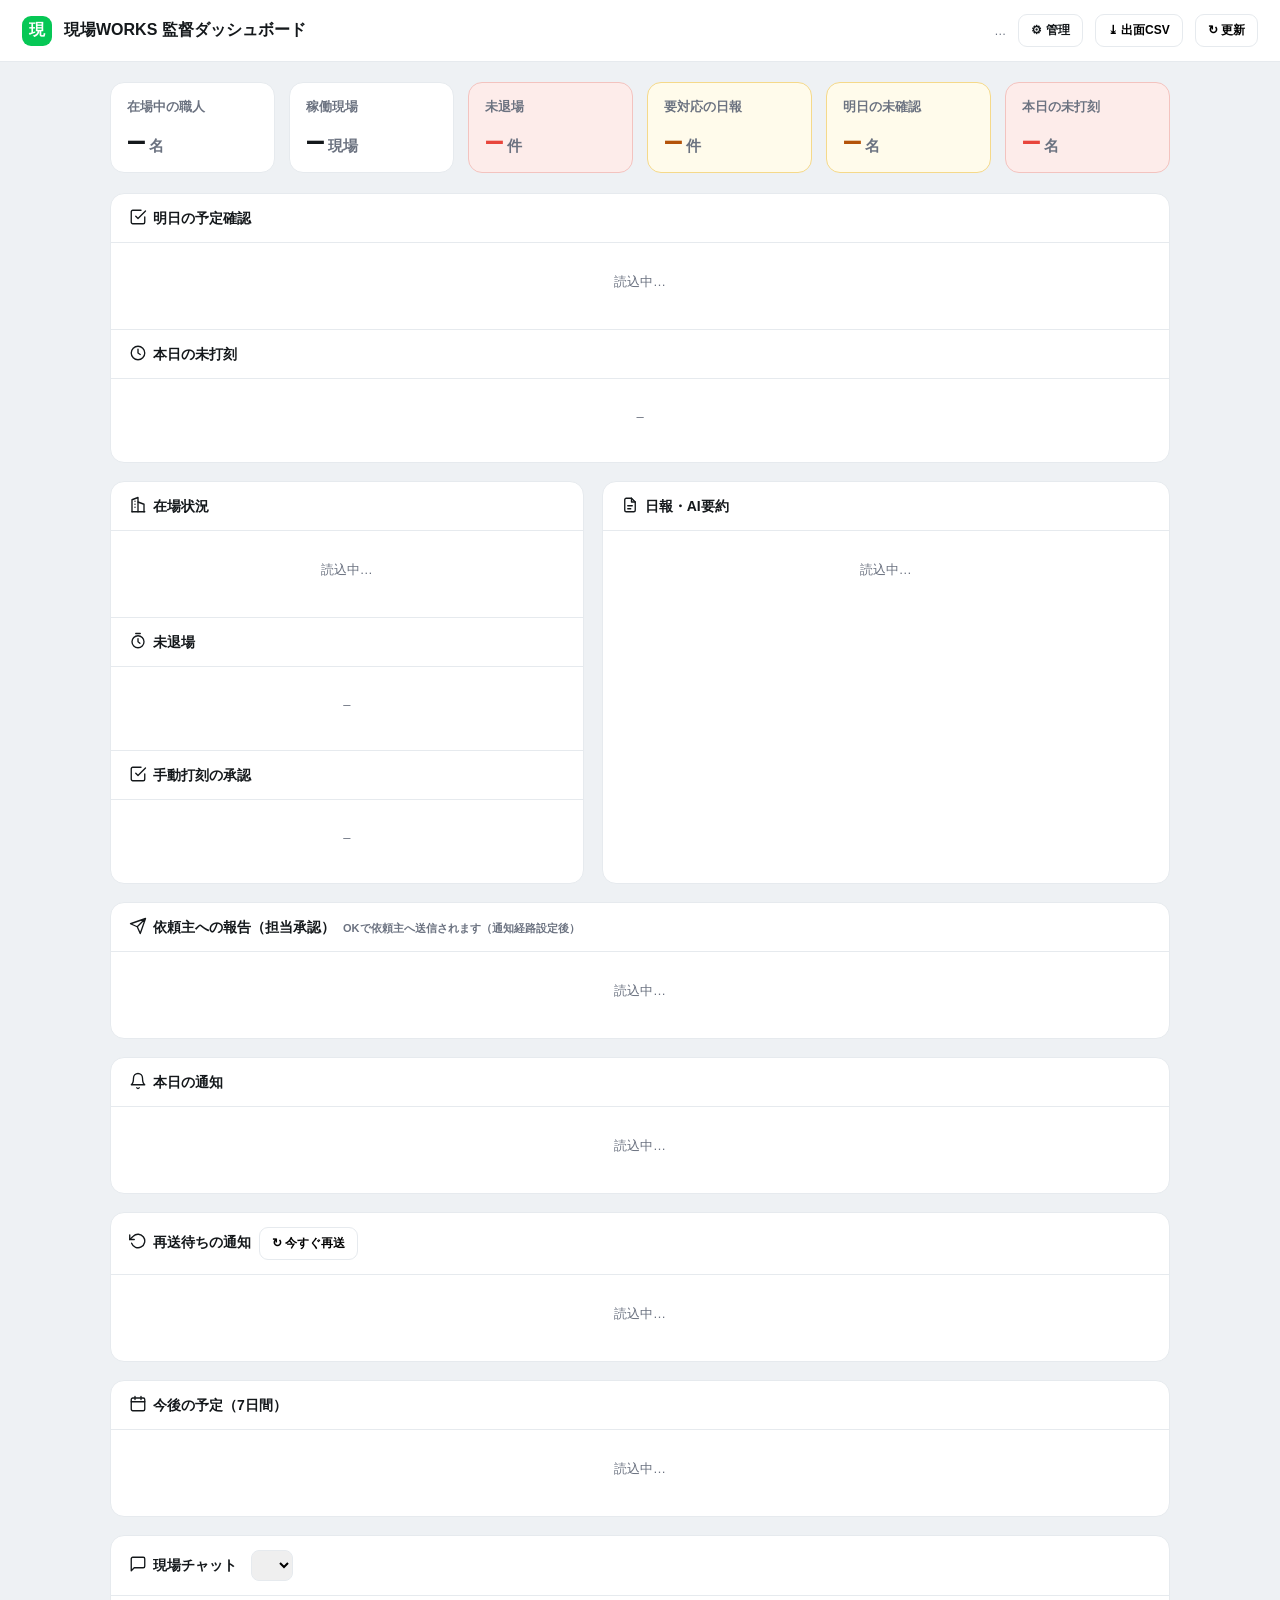
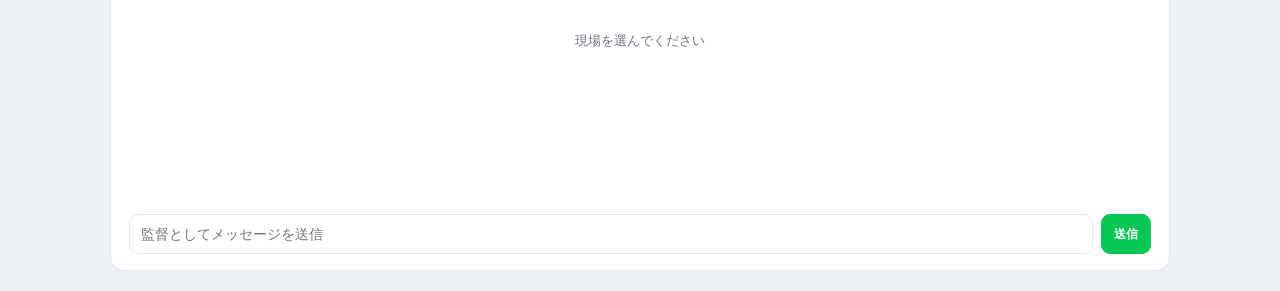
==== commit ae64aca3: "ダッシュボードに「再送待ちの通知」パネルを追加 失敗通知の再送待ち一覧（attempts/次回再送時刻/対象・待機・打ち切り）と「今すぐ再送」ボタンを表示。  Co-authored-by: Curs" ====
--- a/dashboard.html
+++ b/dashboard.html
@@ -65,6 +65,7 @@
   </div>
   <div class="panel" style="margin-top:18px"><div class="ph"><svg width="18" height="18" viewBox="0 0 24 24" fill="none" stroke="currentColor" stroke-width="1.8" stroke-linecap="round" stroke-linejoin="round" style="vertical-align:-3px;margin-right:6px"><path d="M22 2L11 13M22 2l-7 20-4-9-9-4 20-7z"/></svg>依頼主への報告（担当承認）<span style="font-size:11px;color:var(--sub);font-weight:600;margin-left:8px">OKで依頼主へ送信されます（通知経路設定後）</span></div><div class="pc" id="creports"><div class="empty">読込中…</div></div></div>
   <div class="panel" style="margin-top:18px"><div class="ph"><svg width="18" height="18" viewBox="0 0 24 24" fill="none" stroke="currentColor" stroke-width="1.8" stroke-linecap="round" stroke-linejoin="round" style="vertical-align:-3px;margin-right:6px"><path d="M18 8A6 6 0 0 0 6 8c0 7-3 9-3 9h18s-3-2-3-9"/><path d="M13.7 21a2 2 0 0 1-3.4 0"/></svg>本日の通知<span id="notif-sum" style="font-size:12px;color:var(--sub);font-weight:600;margin-left:8px"></span></div><div class="pc" id="notif"><div class="empty">読込中…</div></div></div>
+  <div class="panel" style="margin-top:18px"><div class="ph"><svg width="18" height="18" viewBox="0 0 24 24" fill="none" stroke="currentColor" stroke-width="1.8" stroke-linecap="round" stroke-linejoin="round" style="vertical-align:-3px;margin-right:6px"><path d="M1 4v6h6"/><path d="M3.51 15a9 9 0 1 0 2.13-9.36L1 10"/></svg>再送待ちの通知<span id="retry-sum" style="font-size:12px;color:var(--sub);font-weight:600;margin-left:8px"></span><button class="refresh" style="margin-left:auto" onclick="runRetry(this)">↻ 今すぐ再送</button></div><div class="pc" id="retry"><div class="empty">読込中…</div></div></div>
   <div class="panel" style="margin-top:18px"><div class="ph"><svg width="18" height="18" viewBox="0 0 24 24" fill="none" stroke="currentColor" stroke-width="1.8" stroke-linecap="round" stroke-linejoin="round" style="vertical-align:-3px;margin-right:6px"><rect x="3" y="4" width="18" height="17" rx="2"/><path d="M3 9h18M8 2v4M16 2v4"/></svg>今後の予定（7日間）</div><div class="pc" id="sched"><div class="empty">読込中…</div></div></div>
   <div class="panel" style="margin-top:18px">
     <div class="ph"><svg width="18" height="18" viewBox="0 0 24 24" fill="none" stroke="currentColor" stroke-width="1.8" stroke-linecap="round" stroke-linejoin="round" style="vertical-align:-3px;margin-right:6px"><path d="M21 15a2 2 0 0 1-2 2H7l-4 4V5a2 2 0 0 1 2-2h14a2 2 0 0 1 2 2z"/></svg>現場チャット
@@ -85,6 +86,8 @@
 function getKey(){ var k=localStorage.getItem("genba_dash_key"); if(!k){ k=prompt("監督パスコードを入力してください"); if(k) localStorage.setItem("genba_dash_key",k); } return k; }
 function av(n){ return (n||"?").trim().charAt(0); }
 function fmtT(iso){ if(!iso) return "–"; return new Date(iso).toLocaleTimeString("ja-JP",{hour:"2-digit",minute:"2-digit"}); }
+function fmtDT(iso){ if(!iso) return "–"; var d=new Date(iso); return (d.getMonth()+1)+"/"+d.getDate()+" "+d.toLocaleTimeString("ja-JP",{hour:"2-digit",minute:"2-digit"}); }
+async function runRetry(btn){ if(btn){btn.disabled=true;btn.textContent="再送中…";} try{ await act({action:"run_retry"}); }finally{ if(btn){btn.disabled=false;btn.textContent="↻ 今すぐ再送";} } }
 function el(id){ return document.getElementById(id); }
 async function exportCsv(){
   var key=getKey(); if(!key) return;
@@ -184,6 +187,18 @@
     if(!nf.length){ nh+='<div class="empty" style="color:var(--ok)">失敗した通知はありません</div>'; }
     else { for(var fi=0;fi<nf.length;fi++){var f=nf[fi]; nh+='<div class="wkr"><span class="tag warn">失敗</span><span style="font-weight:700">'+(f.type||'')+'</span><span style="color:#6b7280;font-size:12px">'+(f.destination||'')+'</span><span class="tm" style="color:var(--warn)">'+escc(f.error||'')+'</span></div>';} }
     el("notif").innerHTML=nh;
+    // 再送待ちの通知
+    var rq=j.retry_queue||[];
+    var pend=rq.filter(function(x){return !x.gaveup;}).length, gave=rq.filter(function(x){return x.gaveup;}).length;
+    el("retry-sum").textContent= rq.length ? ('待機 '+pend+(gave?(' / 打ち切り '+gave):'')) : '';
+    var rh='';
+    if(!rq.length){ rh='<div class="empty" style="color:var(--ok)">再送待ちはありません</div>'; }
+    else { for(var ri=0;ri<rq.length;ri++){ var q=rq[ri];
+      var badge= q.gaveup? '<span class="tag warn">打ち切り</span>' : (q.due? '<span class="tag amber">対象</span>' : '<span class="tag">待機</span>');
+      var when= q.gaveup? '' : ('<span class="tm">次回 '+fmtDT(q.next_retry_at)+'</span>');
+      rh+='<div class="wkr">'+badge+'<span style="font-weight:700">'+(q.type||'')+'</span><span style="color:#6b7280;font-size:12px">'+(q.name||'')+' ('+q.attempts+'/'+q.max+')</span>'+when+'</div>';
+    } }
+    el("retry").innerHTML=rh;
     var sel=el("chatSiteSel");
     if(sel.options.length===0 && j.sites && j.sites.length){ j.sites.forEach(function(s){var o=document.createElement('option');o.value=s.id;o.textContent=s.name;sel.appendChild(o);}); chatSwitch(); }
     schedLoad();
